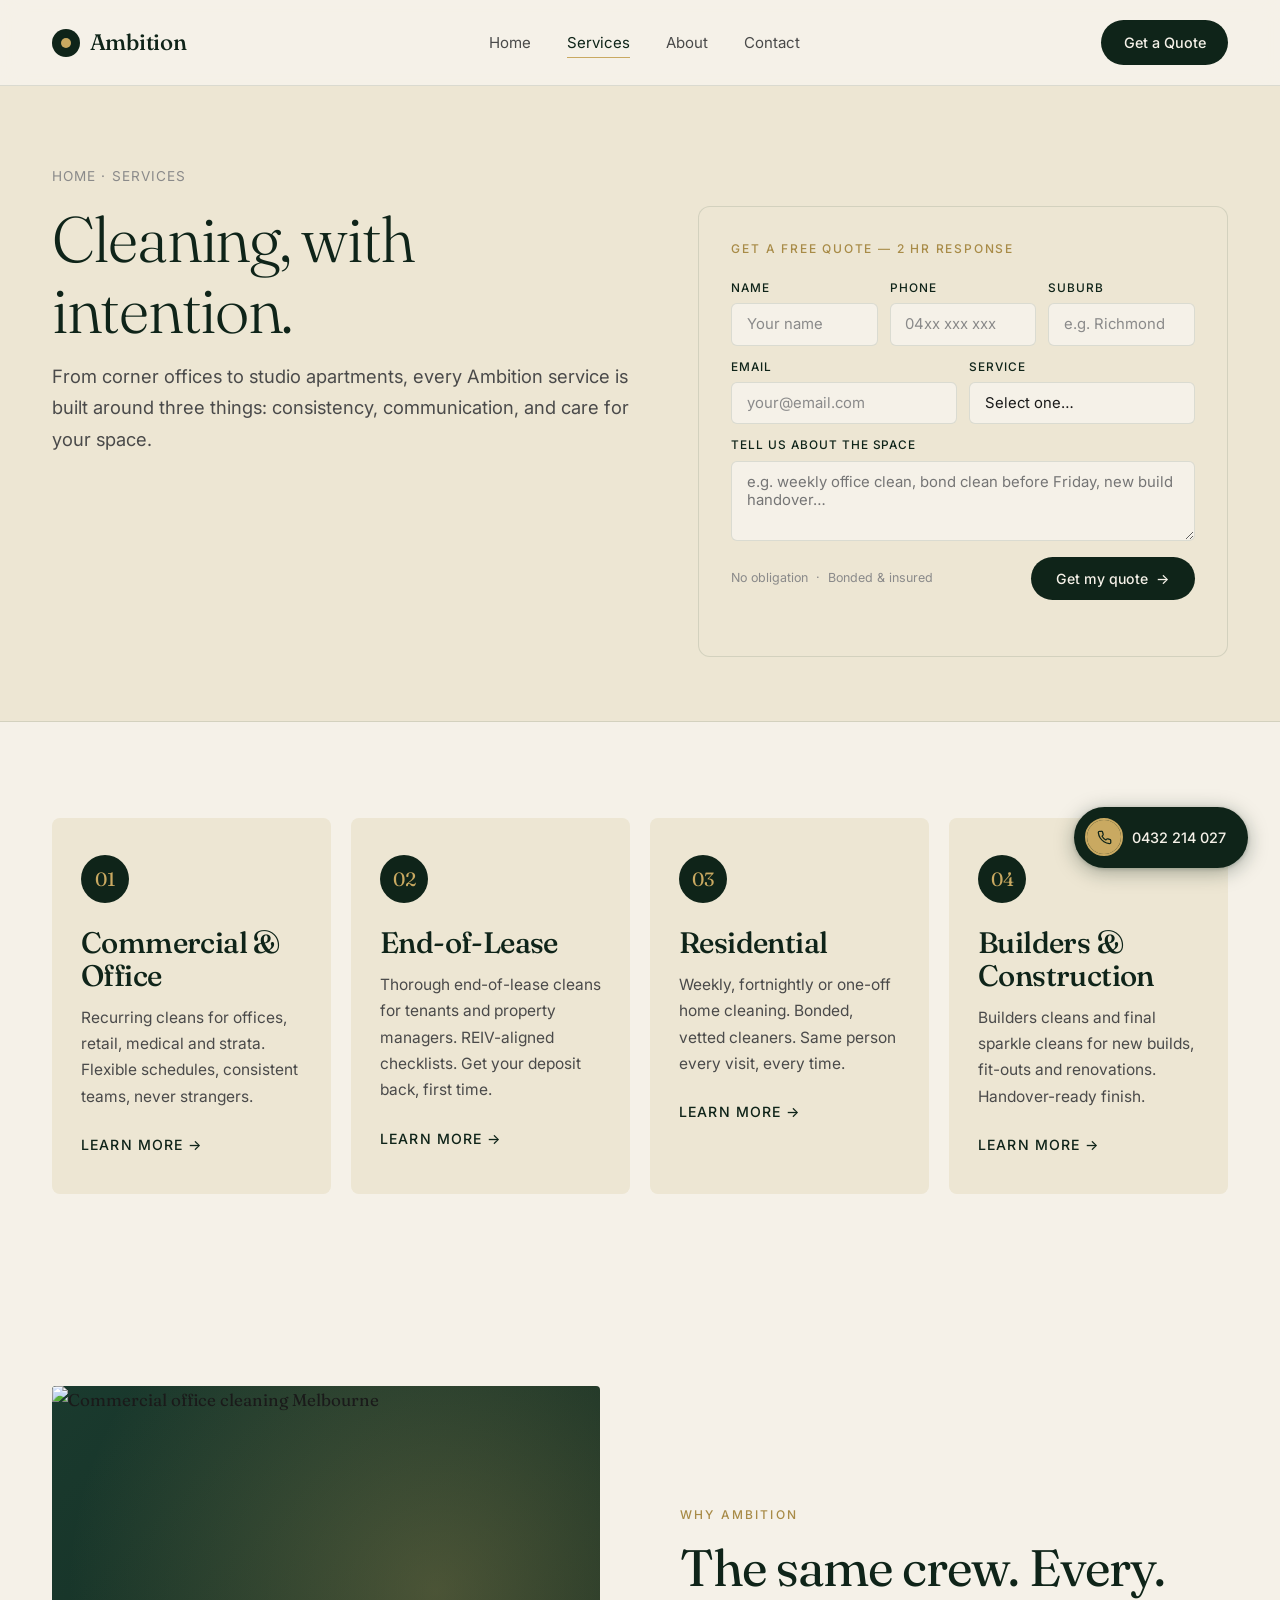
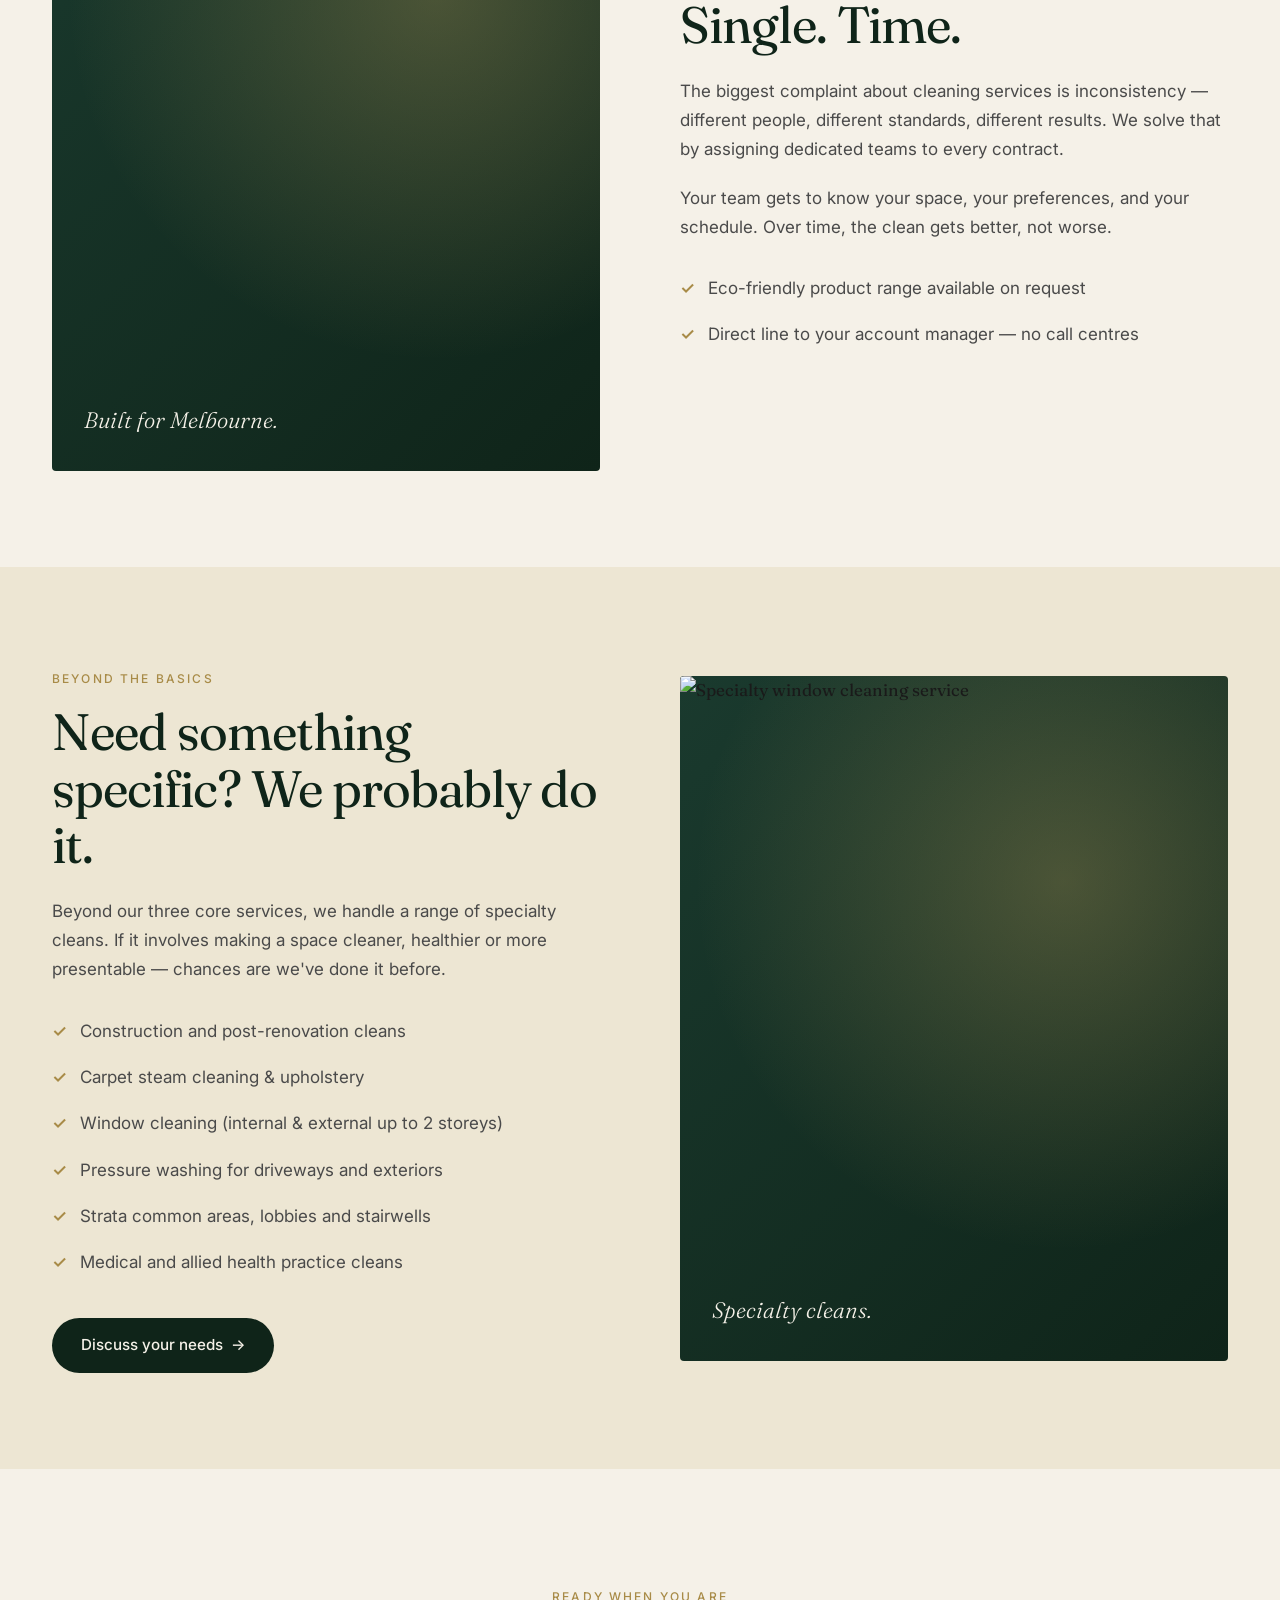
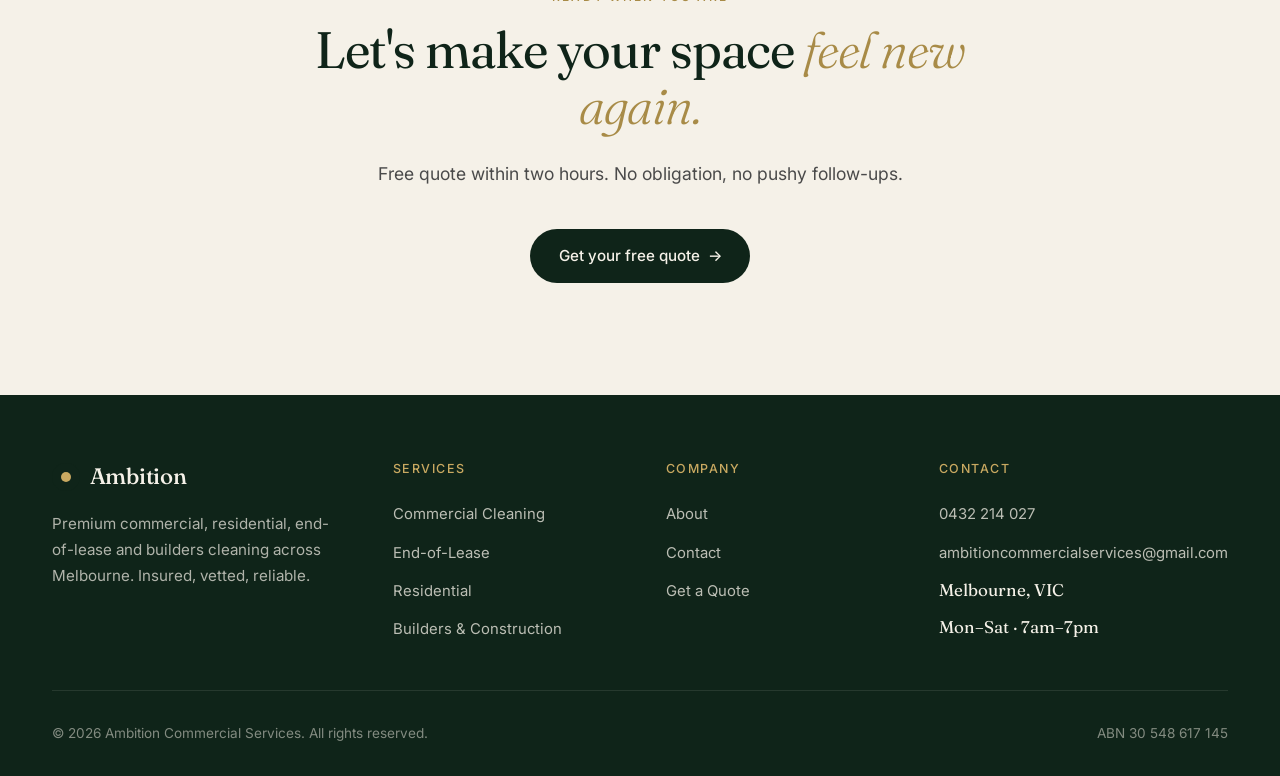
==== services.html @ 840ccb57 "Add files via upload" ====
<!DOCTYPE html>
<html lang="en">
<head>
<meta charset="UTF-8">
<meta name="viewport" content="width=device-width, initial-scale=1.0">
<title>Services — Ambition Commercial Services</title>
<meta name="description" content="Commercial, end-of-lease and residential cleaning services across Melbourne. Bonded, insured, and fully equipped.">
<link rel="preconnect" href="https://fonts.googleapis.com">
<link rel="preconnect" href="https://fonts.gstatic.com" crossorigin>
<link href="https://fonts.googleapis.com/css2?family=Fraunces:ital,opsz,wght@0,9..144,300;0,9..144,400;0,9..144,500;1,9..144,300;1,9..144,400&family=Inter:wght@400;500;600&display=swap" rel="stylesheet">
<link rel="icon" type="image/svg+xml" href="favicon.svg">
<link rel="stylesheet" href="styles.css">
</head>
<body>

<nav class="nav">
  <div class="nav-inner">
    <a href="index.html" class="logo">
      <span class="logo-mark"></span>
      Ambition
    </a>
    <ul class="nav-links">
      <li><a href="index.html">Home</a></li>
      <li><a href="services.html" class="active">Services</a></li>
      <li><a href="about.html">About</a></li>
      <li><a href="contact.html">Contact</a></li>
    </ul>
    <a href="contact.html" class="nav-cta">Get a Quote</a>
    <button class="hamburger" aria-label="Menu"><span></span><span></span><span></span></button>
  </div>
</nav>

<section class="page-hero has-form">
  <div class="container">
    <div class="page-hero-grid">
      <div>
        <div class="breadcrumb"><a href="index.html">Home</a> · Services</div>
    <h1>Cleaning, with intention.</h1>
    <p>From corner offices to studio apartments, every Ambition service is built around three things: consistency, communication, and care for your space.</p>
      </div>
      <div>
        <form class="hero-form hero-form--light hero-quote-form" novalidate>
  <span class="hero-form-title">Get a free quote — 2 hr response</span>
  <div class="hero-form-row three-col">
    <div class="hero-form-field">
      <label for="hf-name">Name</label>
      <input type="text" id="hf-name" name="name" placeholder="Your name" required>
    </div>
    <div class="hero-form-field">
      <label for="hf-phone">Phone</label>
      <input type="tel" id="hf-phone" name="phone" placeholder="04xx xxx xxx" required>
    </div>
    <div class="hero-form-field">
      <label for="hf-suburb">Suburb</label>
      <input type="text" id="hf-suburb" name="suburb" placeholder="e.g. Richmond" required>
    </div>
  </div>
  <div class="hero-form-row">
    <div class="hero-form-field">
      <label for="hf-email">Email</label>
      <input type="email" id="hf-email" name="email" placeholder="your@email.com" required>
    </div>
    <div class="hero-form-field">
      <label for="hf-service">Service</label>
      <select id="hf-service" name="service" data-preselect="" required>
              <option value="" selected>Select one…</option>
              <option value="Commercial / Office">Commercial / Office</option>
              <option value="End-of-Lease">End-of-Lease</option>
              <option value="Residential — One-off">Residential — One-off</option>
              <option value="Residential — Recurring">Residential — Recurring</option>
              <option value="Builders &amp; End-of-Construction">Builders &amp; End-of-Construction</option>
              <option value="Other / Specialty">Other / Specialty</option>
      </select>
    </div>
  </div>
  <div class="hero-form-row one-col">
    <div class="hero-form-field">
      <label for="hf-details">Tell us about the space</label>
      <textarea id="hf-details" name="details" placeholder="e.g. weekly office clean, bond clean before Friday, new build handover…" required></textarea>
    </div>
  </div>
  <div style="position:absolute;left:-9999px;opacity:0;" aria-hidden="true">
    <input type="text" name="website" tabindex="-1" autocomplete="off">
  </div>
  <div class="hero-form-footer">
    <span class="hero-form-note">No obligation &nbsp;·&nbsp; Bonded &amp; insured</span>
    <button type="submit" class="btn btn-primary btn-arrow hero-form-submit">Get my quote</button>
  </div>
  <div class="hero-form-status"></div>
</form>
      </div>
    </div>
  </div>
</section>

<section class="services-section">
  <div class="container">
    <div class="services-grid">
      <div class="service-card">
        <div class="service-icon">01</div>
        <h3>Commercial &amp; Office</h3>
        <p>Recurring cleans for offices, retail, medical and strata. Flexible schedules, consistent teams, never strangers.</p>
        <a href="commercial.html" class="service-link">Learn more →</a>
      </div>
      <div class="service-card">
        <div class="service-icon">02</div>
        <h3>End-of-Lease</h3>
        <p>Thorough end-of-lease cleans for tenants and property managers. REIV-aligned checklists. Get your deposit back, first time.</p>
        <a href="end-of-lease.html" class="service-link">Learn more →</a>
      </div>
      <div class="service-card">
        <div class="service-icon">03</div>
        <h3>Residential</h3>
        <p>Weekly, fortnightly or one-off home cleaning. Bonded, vetted cleaners. Same person every visit, every time.</p>
        <a href="residential.html" class="service-link">Learn more →</a>
      </div>
      <div class="service-card">
        <div class="service-icon">04</div>
        <h3>Builders &amp; Construction</h3>
        <p>Builders cleans and final sparkle cleans for new builds, fit-outs and renovations. Handover-ready finish.</p>
        <a href="builders.html" class="service-link">Learn more →</a>
      </div>
    </div>
  </div>
</section>

<section class="content-section">
  <div class="container">
    <div class="content-grid">
      <div class="content-img">
        <img src="commercial-office.jpg" alt="Commercial office cleaning Melbourne" loading="lazy" style="width:100%;height:100%;object-fit:cover;position:absolute;inset:0;border-radius:4px;display:block;">
        <div class="content-img-tag">Built for Melbourne.</div>
      </div>
      <div class="content-text">
        <span class="eyebrow">Why Ambition</span>
        <h2>The same crew. Every. Single. Time.</h2>
        <p>The biggest complaint about cleaning services is inconsistency — different people, different standards, different results. We solve that by assigning dedicated teams to every contract.</p>
        <p>Your team gets to know your space, your preferences, and your schedule. Over time, the clean gets better, not worse.</p>
        <ul>
          
          <li>Eco-friendly product range available on request</li>
          
          <li>Direct line to your account manager — no call centres</li>
        </ul>
      </div>
    </div>
  </div>
</section>

<section class="content-section alt">
  <div class="container">
    <div class="content-grid">
      <div class="content-img">
        <img src="window-cleaning-2.jpg" alt="Specialty window cleaning service" loading="lazy" style="width:100%;height:100%;object-fit:cover;position:absolute;inset:0;border-radius:4px;display:block;">
        <div class="content-img-tag">Specialty cleans.</div>
      </div>
      <div class="content-text">
        <span class="eyebrow">Beyond the basics</span>
        <h2>Need something specific? We probably do it.</h2>
        <p>Beyond our three core services, we handle a range of specialty cleans. If it involves making a space cleaner, healthier or more presentable — chances are we've done it before.</p>
        <ul>
          <li>Construction and post-renovation cleans</li>
          <li>Carpet steam cleaning &amp; upholstery</li>
          <li>Window cleaning (internal &amp; external up to 2 storeys)</li>
          <li>Pressure washing for driveways and exteriors</li>
          <li>Strata common areas, lobbies and stairwells</li>
          <li>Medical and allied health practice cleans</li>
        </ul>
        <a href="contact.html" class="btn btn-primary btn-arrow" style="margin-top:2rem;">Discuss your needs</a>
      </div>
    </div>
  </div>
</section>

<section class="cta-band">
  <div class="container">
    <span class="eyebrow">Ready when you are</span>
    <h2>Let's make your space <em>feel new again.</em></h2>
    <p>Free quote within two hours. No obligation, no pushy follow-ups.</p>
    <a href="contact.html" class="btn btn-primary btn-arrow">Get your free quote</a>
  </div>
</section>

<footer>
  <div class="container">
    <div class="footer-grid">
      <div class="footer-brand">
        <div class="logo"><span class="logo-mark"></span> Ambition</div>
        <p>Premium commercial, residential, end-of-lease and builders cleaning across Melbourne. Insured, vetted, reliable.</p>
      </div>
      <div class="footer-col">
        <h5>Services</h5>
        <ul>
          <li><a href="commercial.html">Commercial Cleaning</a></li>
          <li><a href="end-of-lease.html">End-of-Lease</a></li>
          <li><a href="residential.html">Residential</a></li>
          <li><a href="builders.html">Builders &amp; Construction</a></li>
        </ul>
      </div>
      <div class="footer-col">
        <h5>Company</h5>
        <ul>
          <li><a href="about.html">About</a></li>
          <li><a href="contact.html">Contact</a></li>
          <li><a href="contact.html">Get a Quote</a></li>
        </ul>
      </div>
      <div class="footer-col">
        <h5>Contact</h5>
        <ul>
          <li><a href="tel:+61432214027">0432 214 027</a></li>
          <li><a href="mailto:ambitioncommercialservices@gmail.com">ambitioncommercialservices@gmail.com</a></li>
          <li>Melbourne, VIC</li>
          <li>Mon–Sat · 7am–7pm</li>
        </ul>
      </div>
    </div>
    <div class="footer-bottom">
      <span>© 2026 Ambition Commercial Services. All rights reserved.</span>
      <span>ABN 30 548 617 145</span>
    </div>
  </div>
</footer>

<!-- Floating call button -->
<a href="tel:+61432214027" class="float-call" aria-label="Call us on 0432 214 027">
  <span class="float-call-icon">
    <svg viewBox="0 0 24 24" fill="none" stroke="currentColor" stroke-width="2" stroke-linecap="round" stroke-linejoin="round"><path d="M22 16.92v3a2 2 0 0 1-2.18 2 19.79 19.79 0 0 1-8.63-3.07 19.5 19.5 0 0 1-6-6 19.79 19.79 0 0 1-3.07-8.67A2 2 0 0 1 4.11 2h3a2 2 0 0 1 2 1.72 12.84 12.84 0 0 0 .7 2.81 2 2 0 0 1-.45 2.11L8.09 9.91a16 16 0 0 0 6 6l1.27-1.27a2 2 0 0 1 2.11-.45 12.84 12.84 0 0 0 2.81.7A2 2 0 0 1 22 16.92z"/></svg>
  </span>
  <span class="float-call-label">0432 214 027</span>
</a>

<script src="script.js"></script>
</body>
</html>
---- styles.css ----
/* ============================================
   Ambition Commercial Services
   Aesthetic: refined, confident, editorial
   Palette: deep forest + warm cream + brass accent
   ============================================ */

:root {
  --forest: #1a3a2e;
  --forest-deep: #0f2419;
  --forest-soft: #2d5443;
  --cream: #f5f1e8;
  --cream-warm: #ede6d3;
  --brass: #c9a961;
  --brass-deep: #a88b47;
  --ink: #1a1a1a;
  --ink-soft: #4a4a4a;
  --ink-muted: #8a8a8a;
  --line: rgba(26, 58, 46, 0.12);
  --shadow-sm: 0 1px 2px rgba(15, 36, 25, 0.06);
  --shadow-md: 0 8px 24px rgba(15, 36, 25, 0.08);
  --shadow-lg: 0 24px 48px rgba(15, 36, 25, 0.12);
  --container: 1240px;
  --radius: 4px;
}

* { box-sizing: border-box; margin: 0; padding: 0; }

html { scroll-behavior: smooth; }

body {
  font-family: 'Fraunces', Georgia, serif;
  font-size: 17px;
  line-height: 1.6;
  color: var(--ink);
  background: var(--cream);
  -webkit-font-smoothing: antialiased;
  -moz-osx-font-smoothing: grayscale;
}

/* Typography */
h1, h2, h3, h4 {
  font-family: 'Fraunces', Georgia, serif;
  font-weight: 400;
  letter-spacing: -0.02em;
  line-height: 1.1;
  color: var(--forest-deep);
}

h1 { font-size: clamp(2.5rem, 6vw, 4.75rem); font-weight: 300; }
h2 { font-size: clamp(2rem, 4vw, 3.25rem); font-weight: 400; }
h3 { font-size: clamp(1.4rem, 2.5vw, 1.85rem); font-weight: 500; }
h4 { font-size: 1.25rem; font-weight: 500; }

.eyebrow {
  font-family: 'Inter', sans-serif;
  font-size: 0.75rem;
  font-weight: 500;
  text-transform: uppercase;
  letter-spacing: 0.18em;
  color: var(--brass-deep);
  margin-bottom: 1rem;
  display: inline-block;
}

p {
  font-family: 'Inter', sans-serif;
  font-size: 1.0625rem;
  line-height: 1.7;
  color: var(--ink-soft);
}

a { color: var(--forest); text-decoration: none; transition: color 0.2s; }
a:hover { color: var(--brass-deep); }

.container {
  max-width: var(--container);
  margin: 0 auto;
  padding: 0 2rem;
}

/* ============================================
   NAVIGATION
   ============================================ */
.nav {
  position: sticky;
  top: 0;
  z-index: 100;
  background: rgba(245, 241, 232, 0.92);
  backdrop-filter: blur(12px);
  -webkit-backdrop-filter: blur(12px);
  border-bottom: 1px solid var(--line);
}

.nav-inner {
  max-width: var(--container);
  margin: 0 auto;
  padding: 1.25rem 2rem;
  display: flex;
  align-items: center;
  justify-content: space-between;
}

.logo {
  font-family: 'Fraunces', serif;
  font-size: 1.4rem;
  font-weight: 500;
  letter-spacing: -0.01em;
  color: var(--forest-deep);
  display: flex;
  align-items: center;
  gap: 0.6rem;
}

.logo-mark {
  width: 28px;
  height: 28px;
  background: var(--forest-deep);
  border-radius: 50%;
  position: relative;
  display: inline-block;
}
.logo-mark::after {
  content: '';
  position: absolute;
  top: 50%; left: 50%;
  transform: translate(-50%, -50%);
  width: 10px; height: 10px;
  background: var(--brass);
  border-radius: 50%;
}

.nav-links {
  display: flex;
  gap: 2.25rem;
  list-style: none;
  font-family: 'Inter', sans-serif;
  font-size: 0.94rem;
  font-weight: 400;
}

.nav-links a {
  color: var(--ink-soft);
  position: relative;
}
.nav-links a:hover, .nav-links a.active { color: var(--forest-deep); }
.nav-links a.active::after {
  content: '';
  position: absolute;
  bottom: -6px; left: 0;
  width: 100%; height: 1px;
  background: var(--brass);
}

.nav-cta {
  font-family: 'Inter', sans-serif;
  font-size: 0.9rem;
  font-weight: 500;
  padding: 0.7rem 1.4rem;
  background: var(--forest-deep);
  color: var(--cream);
  border-radius: 100px;
  transition: all 0.25s;
}
.nav-cta:hover { background: var(--brass-deep); color: var(--cream); }

.hamburger {
  display: none;
  background: none;
  border: none;
  cursor: pointer;
  padding: 0.5rem;
}
.hamburger span {
  display: block;
  width: 22px; height: 1.5px;
  background: var(--forest-deep);
  margin: 5px 0;
  transition: 0.3s;
}

/* ============================================
   BUTTONS
   ============================================ */
.btn {
  display: inline-flex;
  align-items: center;
  gap: 0.5rem;
  font-family: 'Inter', sans-serif;
  font-size: 0.95rem;
  font-weight: 500;
  padding: 0.95rem 1.8rem;
  border-radius: 100px;
  cursor: pointer;
  transition: all 0.25s;
  border: none;
  text-decoration: none;
}

.btn-primary {
  background: var(--forest-deep);
  color: var(--cream);
}
.btn-primary:hover {
  background: var(--brass-deep);
  color: var(--cream);
  transform: translateY(-1px);
  box-shadow: var(--shadow-md);
}

.btn-outline {
  background: transparent;
  color: var(--forest-deep);
  border: 1px solid var(--forest-deep);
}
.btn-outline:hover {
  background: var(--forest-deep);
  color: var(--cream);
}

.btn-arrow::after {
  content: '→';
  transition: transform 0.25s;
}
.btn-arrow:hover::after { transform: translateX(4px); }

/* ============================================
   HERO
   ============================================ */
.hero {
  padding: 5rem 0 6rem;
  position: relative;
  overflow: hidden;
}

.hero-grid {
  display: grid;
  grid-template-columns: 1.2fr 1fr;
  gap: 4rem;
  align-items: center;
}

.hero-content .eyebrow { animation: fadeUp 0.8s ease both; }
.hero-content h1 {
  margin-bottom: 1.75rem;
  animation: fadeUp 0.8s 0.1s ease both;
}
.hero-content h1 em {
  font-style: italic;
  color: var(--brass-deep);
  font-weight: 300;
}

.hero-content p.lead {
  font-size: 1.2rem;
  line-height: 1.6;
  color: var(--ink-soft);
  margin-bottom: 2.25rem;
  max-width: 540px;
  animation: fadeUp 0.8s 0.2s ease both;
}

.hero-ctas {
  display: flex;
  gap: 1rem;
  flex-wrap: wrap;
  animation: fadeUp 0.8s 0.3s ease both;
}

.hero-trust {
  margin-top: 3rem;
  display: flex;
  gap: 2.5rem;
  flex-wrap: wrap;
  animation: fadeUp 0.8s 0.4s ease both;
}
.hero-trust-item {
  display: flex;
  flex-direction: column;
  gap: 0.2rem;
}
.hero-trust-item strong {
  font-family: 'Fraunces', serif;
  font-size: 1.75rem;
  font-weight: 500;
  color: var(--forest-deep);
}
.hero-trust-item span {
  font-family: 'Inter', sans-serif;
  font-size: 0.8rem;
  text-transform: uppercase;
  letter-spacing: 0.1em;
  color: var(--ink-muted);
}

/* Hero visual — abstract composition */
.hero-visual {
  position: relative;
  aspect-ratio: 1 / 1.1;
  animation: fadeIn 1.2s 0.3s ease both;
}

.hero-visual-bg {
  position: absolute;
  inset: 0;
  background: linear-gradient(135deg, var(--forest) 0%, var(--forest-deep) 100%);
  border-radius: 200px 200px 8px 8px;
  overflow: hidden;
}
.hero-visual-bg::before {
  content: '';
  position: absolute;
  inset: 0;
  background: radial-gradient(circle at 30% 20%, rgba(201, 169, 97, 0.25) 0%, transparent 50%);
}

.hero-visual-stat {
  position: absolute;
  background: var(--cream);
  padding: 1.25rem 1.5rem;
  border-radius: 12px;
  box-shadow: var(--shadow-lg);
  font-family: 'Inter', sans-serif;
}
.hero-visual-stat-1 {
  bottom: 20%;
  left: -15%;
  width: 220px;
}
.hero-visual-stat-2 {
  top: 12%;
  right: -10%;
  width: 200px;
}
.stat-label {
  font-size: 0.72rem;
  text-transform: uppercase;
  letter-spacing: 0.1em;
  color: var(--ink-muted);
  margin-bottom: 0.4rem;
}
.stat-value {
  font-family: 'Fraunces', serif;
  font-size: 1.4rem;
  color: var(--forest-deep);
  font-weight: 500;
  line-height: 1.2;
}
.stat-meta {
  font-size: 0.8rem;
  color: var(--ink-soft);
  margin-top: 0.3rem;
}

@keyframes fadeUp {
  from { opacity: 0; transform: translateY(20px); }
  to { opacity: 1; transform: translateY(0); }
}
@keyframes fadeIn {
  from { opacity: 0; }
  to { opacity: 1; }
}

/* ============================================
   MARQUEE / LOGO STRIP
   ============================================ */
.marquee {
  background: var(--forest-deep);
  color: var(--cream);
  padding: 1.5rem 0;
  overflow: hidden;
}
.marquee-track {
  display: flex;
  gap: 4rem;
  animation: scroll 35s linear infinite;
  white-space: nowrap;
  font-family: 'Fraunces', serif;
  font-size: 1.1rem;
  letter-spacing: 0.05em;
}
.marquee-track span { display: flex; align-items: center; gap: 4rem; }
.marquee-track span::after {
  content: '✦';
  color: var(--brass);
  font-size: 0.8rem;
}
@keyframes scroll {
  from { transform: translateX(0); }
  to { transform: translateX(-50%); }
}

/* ============================================
   SECTION GENERICS
   ============================================ */
section { padding: 6rem 0; }

.section-head {
  max-width: 720px;
  margin-bottom: 4rem;
}
.section-head.center {
  margin-left: auto;
  margin-right: auto;
  text-align: center;
}

/* ============================================
   SERVICES GRID
   ============================================ */
.services-section { background: var(--cream); }

.services-grid {
  display: grid;
  grid-template-columns: repeat(4, 1fr);
  gap: 1.25rem;
}

.service-card {
  background: var(--cream-warm);
  border-radius: 8px;
  padding: 2.25rem 1.75rem;
  transition: all 0.3s ease;
  position: relative;
  overflow: hidden;
  border: 1px solid transparent;
}
.service-card:hover {
  background: var(--forest-deep);
  transform: translateY(-4px);
  box-shadow: var(--shadow-lg);
}
.service-card:hover h3,
.service-card:hover p,
.service-card:hover .service-icon { color: var(--cream); }
.service-card:hover .service-link { color: var(--brass); }

.service-icon {
  width: 48px; height: 48px;
  display: flex;
  align-items: center;
  justify-content: center;
  background: var(--forest-deep);
  color: var(--brass);
  border-radius: 50%;
  margin-bottom: 1.5rem;
  font-family: 'Fraunces', serif;
  font-size: 1.2rem;
  transition: all 0.3s;
}
.service-card:hover .service-icon {
  background: var(--brass);
  color: var(--forest-deep);
}

.service-card h3 { margin-bottom: 0.75rem; transition: color 0.3s; }
.service-card p { font-size: 0.97rem; transition: color 0.3s; }
.service-link {
  display: inline-flex;
  align-items: center;
  gap: 0.4rem;
  margin-top: 1.5rem;
  font-family: 'Inter', sans-serif;
  font-size: 0.88rem;
  font-weight: 500;
  text-transform: uppercase;
  letter-spacing: 0.08em;
  color: var(--forest-deep);
  transition: color 0.3s;
}

/* ============================================
   PROCESS / WHY US
   ============================================ */
.split-section { background: var(--cream-warm); }

.split-grid {
  display: grid;
  grid-template-columns: 1fr 1fr;
  gap: 5rem;
  align-items: start;
}

.process-list { list-style: none; }
.process-item {
  padding: 2rem 0;
  border-bottom: 1px solid var(--line);
  display: grid;
  grid-template-columns: 60px 1fr;
  gap: 1.5rem;
  align-items: start;
}
.process-item:last-child { border-bottom: none; }
.process-num {
  font-family: 'Fraunces', serif;
  font-size: 2rem;
  font-weight: 300;
  color: var(--brass-deep);
  line-height: 1;
}
.process-item h4 {
  margin-bottom: 0.5rem;
  font-family: 'Fraunces', serif;
  font-size: 1.3rem;
  font-weight: 500;
}
.process-item p { font-size: 0.97rem; }

/* ============================================
   TESTIMONIALS
   ============================================ */
.testimonials { background: var(--forest-deep); color: var(--cream); }
.testimonials .eyebrow { color: var(--brass); }
.testimonials h2 { color: var(--cream); }

.testimonial-grid {
  display: grid;
  grid-template-columns: repeat(2, 1fr);
  gap: 2rem;
  margin-top: 3rem;
}

.testimonial {
  background: rgba(245, 241, 232, 0.04);
  border: 1px solid rgba(245, 241, 232, 0.1);
  border-radius: 8px;
  padding: 2.5rem;
  position: relative;
}
.testimonial::before {
  content: '"';
  font-family: 'Fraunces', serif;
  font-size: 4rem;
  color: var(--brass);
  position: absolute;
  top: 1rem; left: 1.5rem;
  line-height: 1;
  opacity: 0.5;
}

.testimonial-quote {
  font-family: 'Fraunces', serif;
  font-size: 1.2rem;
  font-style: italic;
  font-weight: 300;
  color: var(--cream);
  margin-bottom: 1.75rem;
  margin-top: 1rem;
  line-height: 1.5;
  position: relative;
}

.testimonial-author {
  display: flex;
  align-items: center;
  gap: 0.85rem;
}
.author-avatar {
  width: 44px; height: 44px;
  border-radius: 50%;
  background: var(--brass);
  color: var(--forest-deep);
  display: flex;
  align-items: center;
  justify-content: center;
  font-family: 'Fraunces', serif;
  font-weight: 500;
}
.author-name {
  font-family: 'Inter', sans-serif;
  color: var(--cream);
  font-weight: 500;
  font-size: 0.95rem;
}
.author-role {
  font-family: 'Inter', sans-serif;
  font-size: 0.82rem;
  color: rgba(245, 241, 232, 0.6);
}

/* ============================================
   CTA BAND
   ============================================ */
.cta-band {
  background: var(--cream);
  text-align: center;
  padding: 7rem 0;
  position: relative;
}
.cta-band h2 {
  max-width: 720px;
  margin: 0 auto 1.5rem;
}
.cta-band h2 em {
  font-style: italic;
  color: var(--brass-deep);
  font-weight: 300;
}
.cta-band p {
  max-width: 540px;
  margin: 0 auto 2.5rem;
  font-size: 1.1rem;
}

/* ============================================
   FOOTER
   ============================================ */
footer {
  background: var(--forest-deep);
  color: var(--cream);
  padding: 4rem 0 2rem;
}

.footer-grid {
  display: grid;
  grid-template-columns: 1.3fr 1fr 1fr 1fr;
  gap: 3rem;
  margin-bottom: 3rem;
}

.footer-brand .logo { color: var(--cream); }
.footer-brand p {
  margin-top: 1rem;
  color: rgba(245, 241, 232, 0.7);
  font-size: 0.95rem;
  max-width: 320px;
}

.footer-col h5 {
  font-family: 'Inter', sans-serif;
  font-size: 0.78rem;
  text-transform: uppercase;
  letter-spacing: 0.12em;
  color: var(--brass);
  margin-bottom: 1.25rem;
  font-weight: 500;
}
.footer-col ul {
  list-style: none;
  display: flex;
  flex-direction: column;
  gap: 0.65rem;
}
.footer-col a {
  color: rgba(245, 241, 232, 0.75);
  font-family: 'Inter', sans-serif;
  font-size: 0.93rem;
}
.footer-col a:hover { color: var(--brass); }

.footer-bottom {
  border-top: 1px solid rgba(245, 241, 232, 0.1);
  padding-top: 2rem;
  display: flex;
  justify-content: space-between;
  flex-wrap: wrap;
  gap: 1rem;
  font-family: 'Inter', sans-serif;
  font-size: 0.85rem;
  color: rgba(245, 241, 232, 0.5);
}

/* ============================================
   PAGE-SPECIFIC: Inner page hero
   ============================================ */
.page-hero {
  padding: 5rem 0 4rem;
  text-align: center;
  background: var(--cream-warm);
  border-bottom: 1px solid var(--line);
}
.page-hero h1 { font-size: clamp(2.5rem, 5vw, 4rem); margin-bottom: 1rem; }
.page-hero p {
  max-width: 600px;
  margin: 0 auto;
  font-size: 1.15rem;
}

/* Breadcrumb */
.breadcrumb {
  font-family: 'Inter', sans-serif;
  font-size: 0.85rem;
  color: var(--ink-muted);
  margin-bottom: 1rem;
  text-transform: uppercase;
  letter-spacing: 0.08em;
}
.breadcrumb a { color: var(--ink-muted); }
.breadcrumb a:hover { color: var(--forest-deep); }

/* ============================================
   FORM
   ============================================ */
.form-section { background: var(--cream); padding: 6rem 0; }
.form-grid {
  display: grid;
  grid-template-columns: 1fr 1.2fr;
  gap: 5rem;
  align-items: start;
}

.form-info h2 { margin-bottom: 1.5rem; }
.form-info > p { margin-bottom: 2.5rem; font-size: 1.1rem; }

.contact-detail {
  padding: 1.25rem 0;
  border-bottom: 1px solid var(--line);
  display: flex;
  align-items: center;
  gap: 1rem;
}
.contact-detail:last-child { border-bottom: none; }
.contact-detail-icon {
  width: 38px; height: 38px;
  background: var(--cream-warm);
  border-radius: 50%;
  display: flex;
  align-items: center;
  justify-content: center;
  color: var(--brass-deep);
  flex-shrink: 0;
}
.contact-detail-text {
  font-family: 'Inter', sans-serif;
  font-size: 0.95rem;
}
.contact-detail-text strong {
  display: block;
  color: var(--forest-deep);
  font-weight: 500;
  margin-bottom: 0.15rem;
}
.contact-detail-text span { color: var(--ink-soft); }

.form-card {
  background: var(--cream-warm);
  padding: 3rem;
  border-radius: 8px;
}
.form-row {
  display: grid;
  grid-template-columns: 1fr 1fr;
  gap: 1rem;
  margin-bottom: 1rem;
}
.form-field {
  display: flex;
  flex-direction: column;
  margin-bottom: 1rem;
}
.form-field label {
  font-family: 'Inter', sans-serif;
  font-size: 0.82rem;
  font-weight: 500;
  text-transform: uppercase;
  letter-spacing: 0.08em;
  color: var(--forest-deep);
  margin-bottom: 0.5rem;
}
.form-field input,
.form-field select,
.form-field textarea {
  font-family: 'Inter', sans-serif;
  font-size: 1rem;
  padding: 0.85rem 1rem;
  border: 1px solid var(--line);
  border-radius: 4px;
  background: var(--cream);
  color: var(--ink);
  transition: border-color 0.2s;
}
.form-field input:focus,
.form-field select:focus,
.form-field textarea:focus {
  outline: none;
  border-color: var(--forest-deep);
}
.form-field textarea { resize: vertical; min-height: 120px; }
.form-card .btn { width: 100%; justify-content: center; margin-top: 0.5rem; }

/* ============================================
   ABOUT/SERVICES INNER CONTENT
   ============================================ */
.content-section { padding: 6rem 0; background: var(--cream); }
.content-grid {
  display: grid;
  grid-template-columns: 1fr 1fr;
  gap: 5rem;
  align-items: center;
}
.content-section.alt { background: var(--cream-warm); }
.content-section.alt .content-grid { direction: rtl; }
.content-section.alt .content-grid > * { direction: ltr; }

.content-img {
  aspect-ratio: 4/5;
  background: linear-gradient(135deg, var(--forest) 0%, var(--forest-deep) 100%);
  border-radius: 4px;
  position: relative;
  overflow: hidden;
}
.content-img::before {
  content: '';
  position: absolute;
  inset: 0;
  background: radial-gradient(circle at 70% 30%, rgba(201, 169, 97, 0.3) 0%, transparent 60%);
}
.content-img-tag {
  position: absolute;
  bottom: 2rem;
  left: 2rem;
  font-family: 'Fraunces', serif;
  font-style: italic;
  color: var(--cream);
  font-size: 1.4rem;
  font-weight: 300;
}

.content-text .eyebrow { margin-bottom: 1rem; }
.content-text h2 { margin-bottom: 1.5rem; }
.content-text p { margin-bottom: 1.25rem; }
.content-text ul {
  list-style: none;
  margin-top: 1.5rem;
}
.content-text ul li {
  padding: 0.6rem 0 0.6rem 1.75rem;
  position: relative;
  font-family: 'Inter', sans-serif;
  color: var(--ink-soft);
}
.content-text ul li::before {
  content: '✓';
  position: absolute;
  left: 0;
  color: var(--brass-deep);
  font-weight: 600;
}

/* Pricing */
.pricing-grid {
  display: grid;
  grid-template-columns: repeat(3, 1fr);
  gap: 1.5rem;
  margin-top: 3rem;
}
.price-card {
  background: var(--cream);
  padding: 2.5rem 2rem;
  border-radius: 8px;
  border: 1px solid var(--line);
  position: relative;
}
.price-card.featured {
  background: var(--forest-deep);
  color: var(--cream);
  border-color: var(--forest-deep);
  transform: scale(1.03);
}
.price-card.featured h3, .price-card.featured .price { color: var(--cream); }
.price-card.featured p, .price-card.featured ul li { color: rgba(245, 241, 232, 0.85); }
.price-card.featured .price-tag {
  background: var(--brass);
  color: var(--forest-deep);
}
.price-tag {
  position: absolute;
  top: 1.25rem;
  right: 1.25rem;
  background: var(--brass);
  color: var(--forest-deep);
  padding: 0.3rem 0.7rem;
  border-radius: 100px;
  font-family: 'Inter', sans-serif;
  font-size: 0.7rem;
  font-weight: 500;
  text-transform: uppercase;
  letter-spacing: 0.08em;
}
.price-card h3 { margin-bottom: 0.5rem; }
.price-card .desc {
  font-family: 'Inter', sans-serif;
  font-size: 0.92rem;
  margin-bottom: 1.5rem;
}
.price {
  font-family: 'Fraunces', serif;
  font-size: 2.5rem;
  font-weight: 400;
  color: var(--forest-deep);
  margin-bottom: 0.25rem;
}
.price small {
  font-size: 0.95rem;
  color: var(--ink-muted);
  font-family: 'Inter', sans-serif;
}
.price-card ul {
  list-style: none;
  margin: 1.5rem 0 2rem;
}
.price-card ul li {
  padding: 0.5rem 0 0.5rem 1.5rem;
  position: relative;
  font-family: 'Inter', sans-serif;
  font-size: 0.95rem;
}
.price-card ul li::before {
  content: '✓';
  position: absolute;
  left: 0;
  color: var(--brass);
  font-weight: 600;
}
.price-card .btn { width: 100%; justify-content: center; }

/* FAQ */
.faq-section { background: var(--cream-warm); }
.faq-list {
  max-width: 800px;
  margin: 0 auto;
}
.faq-item {
  border-bottom: 1px solid var(--line);
  padding: 1.5rem 0;
}
.faq-question {
  display: flex;
  justify-content: space-between;
  align-items: center;
  cursor: pointer;
  font-family: 'Fraunces', serif;
  font-size: 1.2rem;
  font-weight: 500;
  color: var(--forest-deep);
  padding: 0.5rem 0;
  list-style: none;
}
.faq-question::-webkit-details-marker { display: none; }
.faq-question::after {
  content: '+';
  font-family: 'Fraunces', serif;
  font-size: 1.6rem;
  font-weight: 300;
  color: var(--brass-deep);
  transition: transform 0.3s;
}
details[open] .faq-question::after { transform: rotate(45deg); }
.faq-item p {
  padding-top: 1rem;
  font-size: 1rem;
}

/* ============================================
   RESPONSIVE
   ============================================ */
@media (max-width: 980px) {
  .hero-grid { grid-template-columns: 1fr; gap: 3rem; }
  .hero-visual { max-width: 480px; margin: 0 auto; }
  .services-grid { grid-template-columns: 1fr 1fr; }
  .split-grid { grid-template-columns: 1fr; gap: 3rem; }
  .testimonial-grid { grid-template-columns: 1fr; }
  .footer-grid { grid-template-columns: 1fr 1fr; gap: 2.5rem; }
  .form-grid { grid-template-columns: 1fr; gap: 3rem; }
  .content-grid { grid-template-columns: 1fr; gap: 2.5rem; }
  .content-section.alt .content-grid { direction: ltr; }
  .pricing-grid { grid-template-columns: 1fr; }
  .price-card.featured { transform: none; }
}

@media (max-width: 700px) {
  .container { padding: 0 1.25rem; }
  section { padding: 4rem 0; }
  .nav-links { display: none; }
  .hamburger { display: block; }
  .nav-cta { display: none; }
  .nav.menu-open .nav-links {
    display: flex;
    position: absolute;
    top: 100%;
    left: 0;
    right: 0;
    flex-direction: column;
    background: var(--cream);
    padding: 2rem;
    gap: 1.25rem;
    border-bottom: 1px solid var(--line);
  }
  .services-grid { grid-template-columns: 1fr; }
  .footer-grid { grid-template-columns: 1fr; }
  .form-row { grid-template-columns: 1fr; }
  .form-card { padding: 2rem 1.5rem; }
  .hero { padding: 3rem 0 4rem; }
  .hero-visual-stat-1 { left: 0; width: 180px; }
  .hero-visual-stat-2 { right: 0; width: 170px; }
}

/* ============================================
   HERO INLINE FORM
   ============================================ */
.hero-form {
  background: rgba(245, 241, 232, 0.07);
  border: 1px solid rgba(245, 241, 232, 0.15);
  border-radius: 12px;
  padding: 2rem 2rem 1.75rem;
  margin-top: 2.5rem;
  backdrop-filter: blur(4px);
}
.hero-form-title {
  font-family: 'Inter', sans-serif;
  font-size: 0.75rem;
  font-weight: 500;
  text-transform: uppercase;
  letter-spacing: 0.15em;
  color: var(--brass);
  margin-bottom: 1.25rem;
  display: block;
}
.hero-form--light {
  background: var(--cream-warm);
  border: 1px solid var(--line);
}
.hero-form--light .hero-form-title { color: var(--brass-deep); }
.hero-form--light .hero-form-field label { color: var(--forest-deep); }
.hero-form--light .hero-form-field input,
.hero-form--light .hero-form-field select,
.hero-form--light .hero-form-field textarea {
  background: var(--cream);
  border-color: var(--line);
  color: var(--ink);
}
.hero-form--light .hero-form-field input::placeholder { color: var(--ink-muted); }
.hero-form--light .hero-form-note { color: var(--ink-muted); }

.hero-form--dark .hero-form-field select option {
  background: var(--forest-deep);
  color: var(--cream);
}
.hero-form-row {
  display: grid;
  grid-template-columns: 1fr 1fr;
  gap: 0.75rem;
  margin-bottom: 0.75rem;
}
.hero-form-row.three-col { grid-template-columns: 1fr 1fr 1fr; }
.hero-form-row.one-col   { grid-template-columns: 1fr; }
.hero-form-field {
  display: flex;
  flex-direction: column;
  gap: 0.35rem;
}
.hero-form-field label {
  font-family: 'Inter', sans-serif;
  font-size: 0.74rem;
  font-weight: 500;
  text-transform: uppercase;
  letter-spacing: 0.08em;
  color: rgba(245, 241, 232, 0.75);
}
.hero-form-field input,
.hero-form-field select,
.hero-form-field textarea {
  font-family: 'Inter', sans-serif;
  font-size: 0.93rem;
  padding: 0.7rem 0.9rem;
  border: 1px solid rgba(245, 241, 232, 0.2);
  border-radius: 6px;
  background: rgba(245, 241, 232, 0.09);
  color: var(--cream);
  transition: border-color 0.2s, background 0.2s;
  -webkit-appearance: none;
  appearance: none;
  width: 100%;
}
.hero-form-field input:focus,
.hero-form-field select:focus,
.hero-form-field textarea:focus {
  outline: none;
  border-color: var(--brass);
  background: rgba(245, 241, 232, 0.13);
}
.hero-form-field input::placeholder { color: rgba(245, 241, 232, 0.4); }
.hero-form-field textarea { resize: vertical; min-height: 80px; }
.hero-form-footer {
  display: flex;
  align-items: center;
  justify-content: space-between;
  gap: 1rem;
  margin-top: 1rem;
  flex-wrap: wrap;
}
.hero-form-note {
  font-family: 'Inter', sans-serif;
  font-size: 0.78rem;
  color: rgba(245, 241, 232, 0.5);
  flex: 1;
}
.hero-form .btn { padding: 0.8rem 1.6rem; font-size: 0.88rem; white-space: nowrap; }
.hero-form-status {
  font-family: 'Inter', sans-serif;
  font-size: 0.88rem;
  margin-top: 0.75rem;
  min-height: 1.2em;
}
.page-hero.has-form { text-align: left; }
.page-hero.has-form .breadcrumb { text-align: left; }
.page-hero.has-form p { margin: 0; }
.page-hero-grid {
  display: grid;
  grid-template-columns: 1.1fr 1fr;
  gap: 4rem;
  align-items: start;
}

/* ============================================
   FLOATING CALL BUTTON
   ============================================ */
.float-call {
  position: fixed;
  bottom: 2rem;
  right: 2rem;
  z-index: 200;
  display: flex;
  align-items: center;
  gap: 0.65rem;
  background: var(--forest-deep);
  color: var(--cream);
  font-family: 'Inter', sans-serif;
  font-size: 0.9rem;
  font-weight: 500;
  padding: 0.85rem 1.4rem 0.85rem 0.85rem;
  border-radius: 100px;
  box-shadow: 0 4px 20px rgba(15,36,25,0.35), 0 1px 4px rgba(15,36,25,0.2);
  text-decoration: none;
  transition: all 0.25s ease;
  animation: floatIn 0.6s 1s ease both;
}
.float-call:hover {
  background: var(--brass-deep);
  color: var(--cream);
  transform: translateY(-2px);
  box-shadow: 0 8px 28px rgba(15,36,25,0.4);
}
.float-call-icon {
  width: 34px;
  height: 34px;
  background: var(--brass);
  border-radius: 50%;
  display: flex;
  align-items: center;
  justify-content: center;
  flex-shrink: 0;
  position: relative;
  transition: background 0.25s;
}
.float-call:hover .float-call-icon { background: rgba(245,241,232,0.18); }
.float-call-icon svg { width: 15px; height: 15px; stroke: var(--forest-deep); transition: stroke 0.25s; }
.float-call:hover .float-call-icon svg { stroke: var(--cream); }
.float-call-icon::before {
  content: '';
  position: absolute;
  width: 34px; height: 34px;
  border-radius: 50%;
  border: 2px solid var(--brass);
  animation: pulse-ring 2.5s ease-out infinite;
}
@keyframes floatIn {
  from { opacity: 0; transform: translateY(16px); }
  to   { opacity: 1; transform: translateY(0); }
}
@keyframes pulse-ring {
  0%   { transform: scale(1);   opacity: 0.6; }
  70%  { transform: scale(1.7); opacity: 0; }
  100% { transform: scale(1.7); opacity: 0; }
}

/* ============================================
   REDUCED MOTION
   ============================================ */
@media (prefers-reduced-motion: reduce) {
  .hero-content .eyebrow,
  .hero-content h1,
  .hero-content p.lead,
  .hero-ctas,
  .hero-trust,
  .hero-visual,
  .float-call { animation: none; }
  .marquee-track { animation-play-state: paused; }
  .float-call-icon::before { animation: none; }
}
.marquee:hover .marquee-track { animation-play-state: paused; }

/* ============================================
   RESPONSIVE — HERO FORM
   ============================================ */
@media (max-width: 980px) {
  .page-hero-grid { grid-template-columns: 1fr; gap: 2.5rem; }
  .hero-form-row.three-col { grid-template-columns: 1fr 1fr; }
}
@media (max-width: 700px) {
  .hero-form-row,
  .hero-form-row.three-col { grid-template-columns: 1fr; }
  .hero-form { padding: 1.5rem 1.25rem; }
  .float-call-label { display: none; }
  .float-call {
    padding: 0.85rem;
    border-radius: 50%;
    bottom: 1.5rem;
    right: 1.5rem;
  }
}
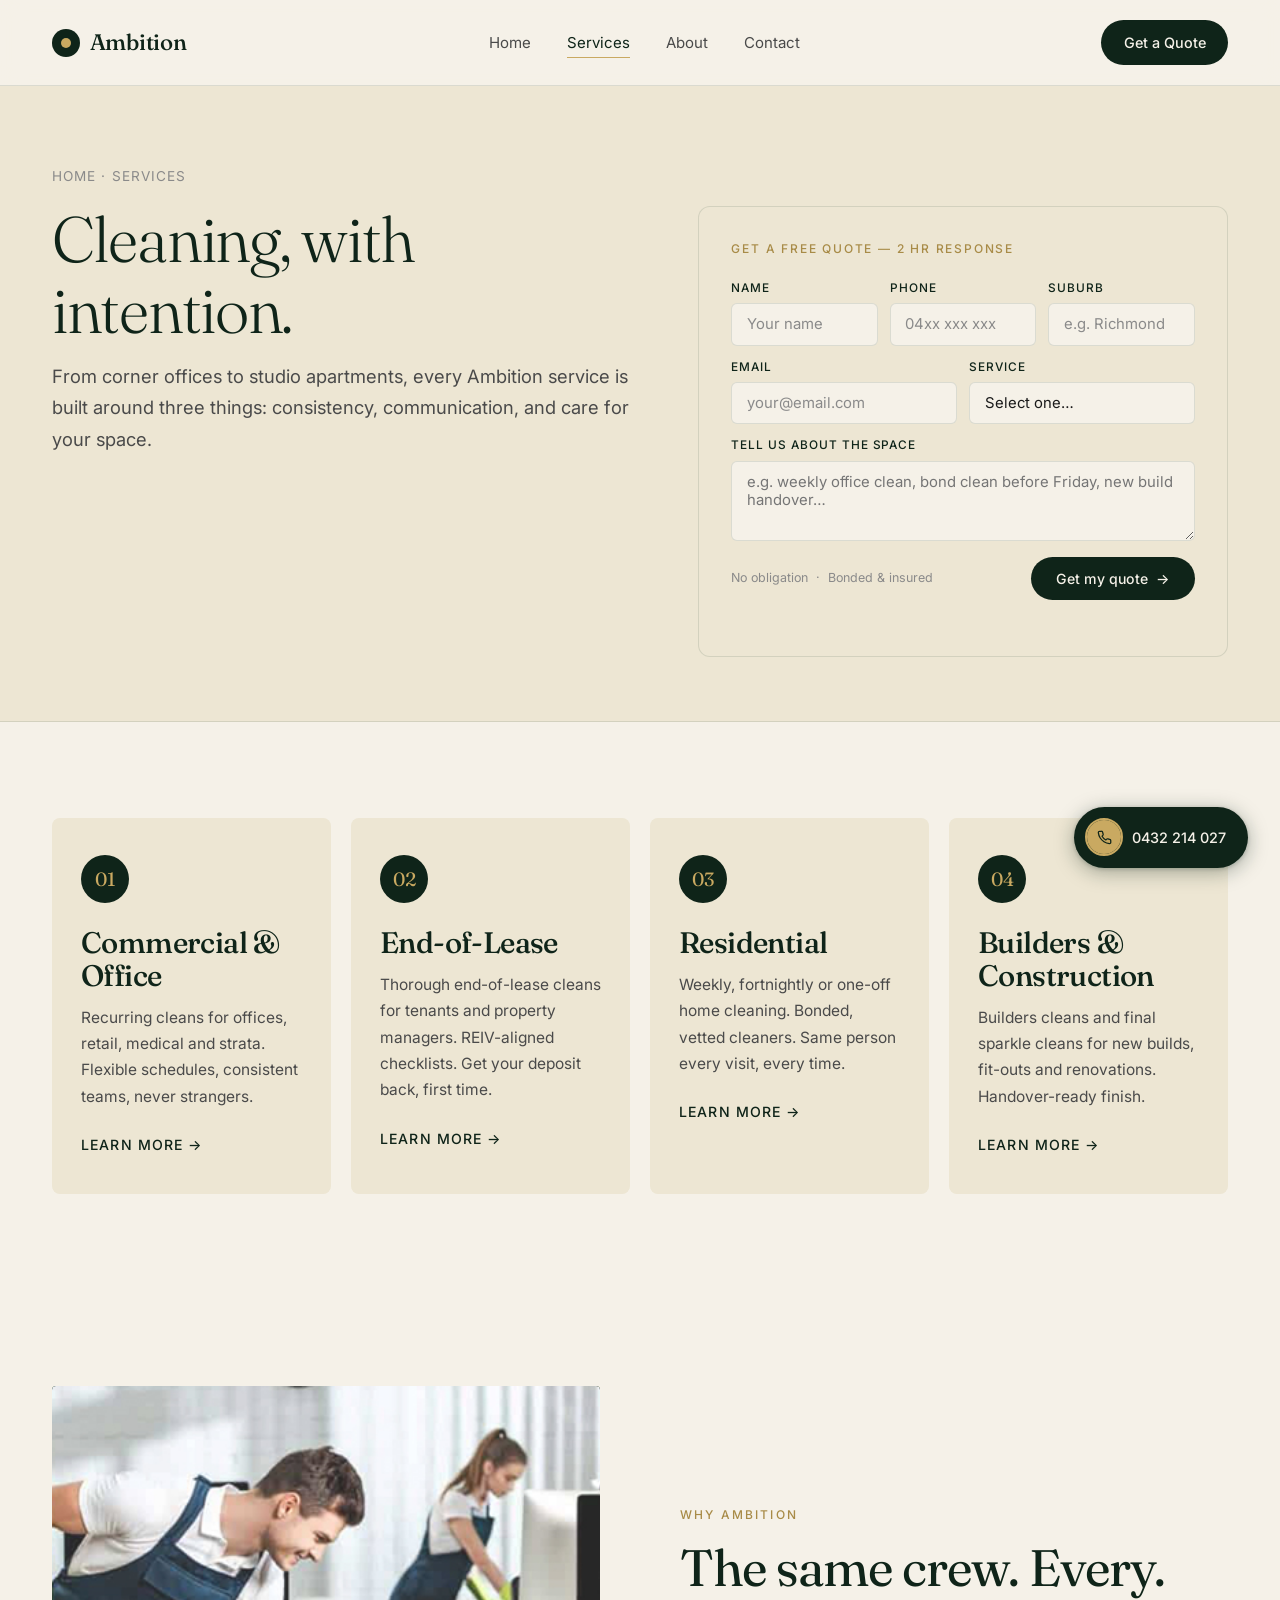
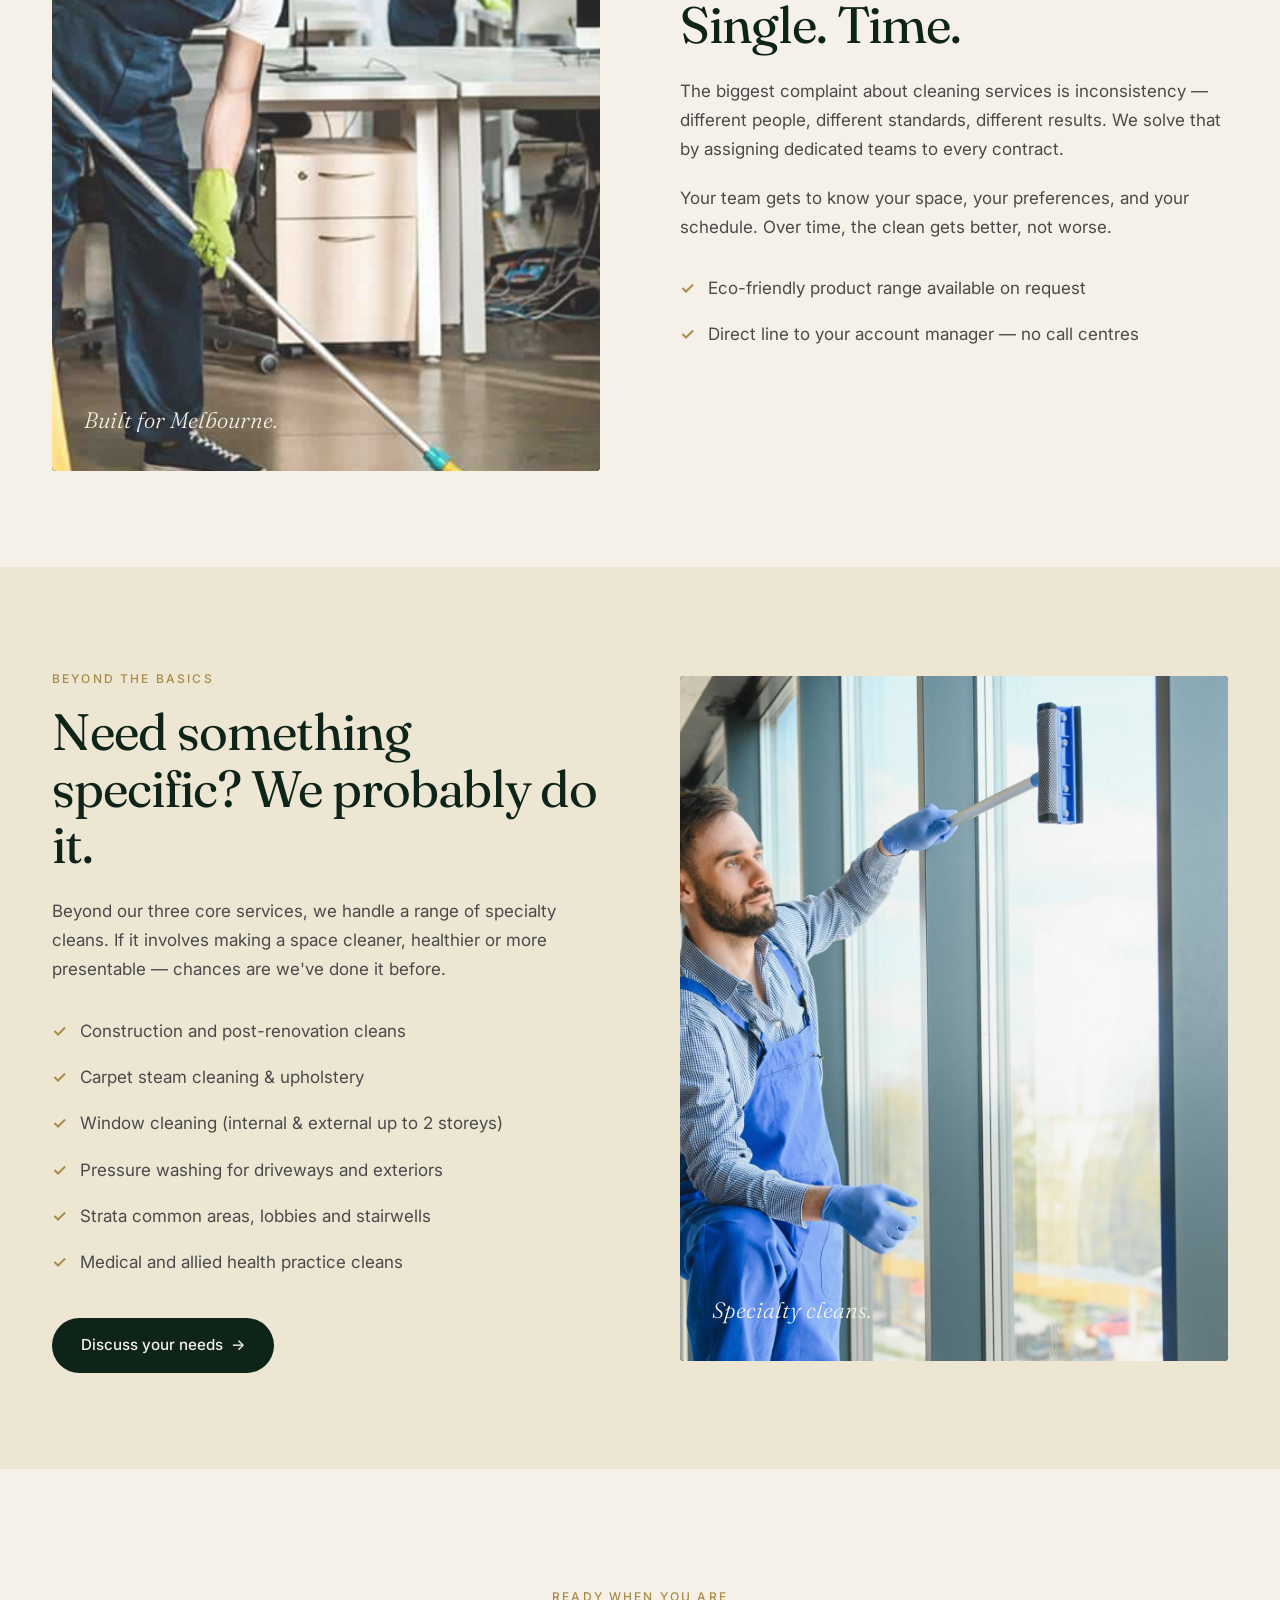
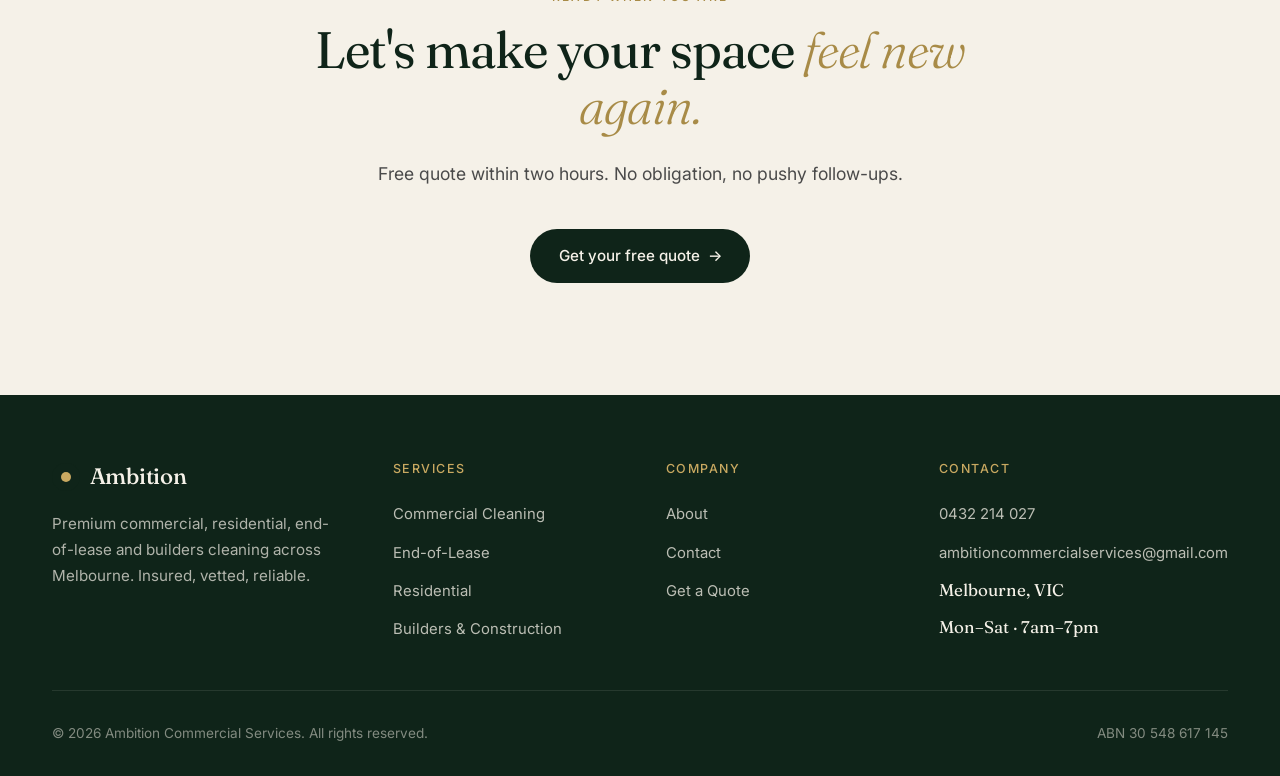
==== commit 094d2834: "Add files via upload" ====
--- a/services.html
+++ b/services.html
@@ -128,7 +128,7 @@
   <div class="container">
     <div class="content-grid">
       <div class="content-img">
-        <img src="commercial-office.jpg" alt="Commercial office cleaning Melbourne" loading="lazy" style="width:100%;height:100%;object-fit:cover;position:absolute;inset:0;border-radius:4px;display:block;">
+        <img src="images/commercial-office.jpg" alt="Commercial office cleaning Melbourne" loading="lazy" style="width:100%;height:100%;object-fit:cover;position:absolute;inset:0;border-radius:4px;display:block;">
         <div class="content-img-tag">Built for Melbourne.</div>
       </div>
       <div class="content-text">
@@ -151,7 +151,7 @@
   <div class="container">
     <div class="content-grid">
       <div class="content-img">
-        <img src="window-cleaning-2.jpg" alt="Specialty window cleaning service" loading="lazy" style="width:100%;height:100%;object-fit:cover;position:absolute;inset:0;border-radius:4px;display:block;">
+        <img src="images/window-cleaning-2.jpg" alt="Specialty window cleaning service" loading="lazy" style="width:100%;height:100%;object-fit:cover;position:absolute;inset:0;border-radius:4px;display:block;">
         <div class="content-img-tag">Specialty cleans.</div>
       </div>
       <div class="content-text">
